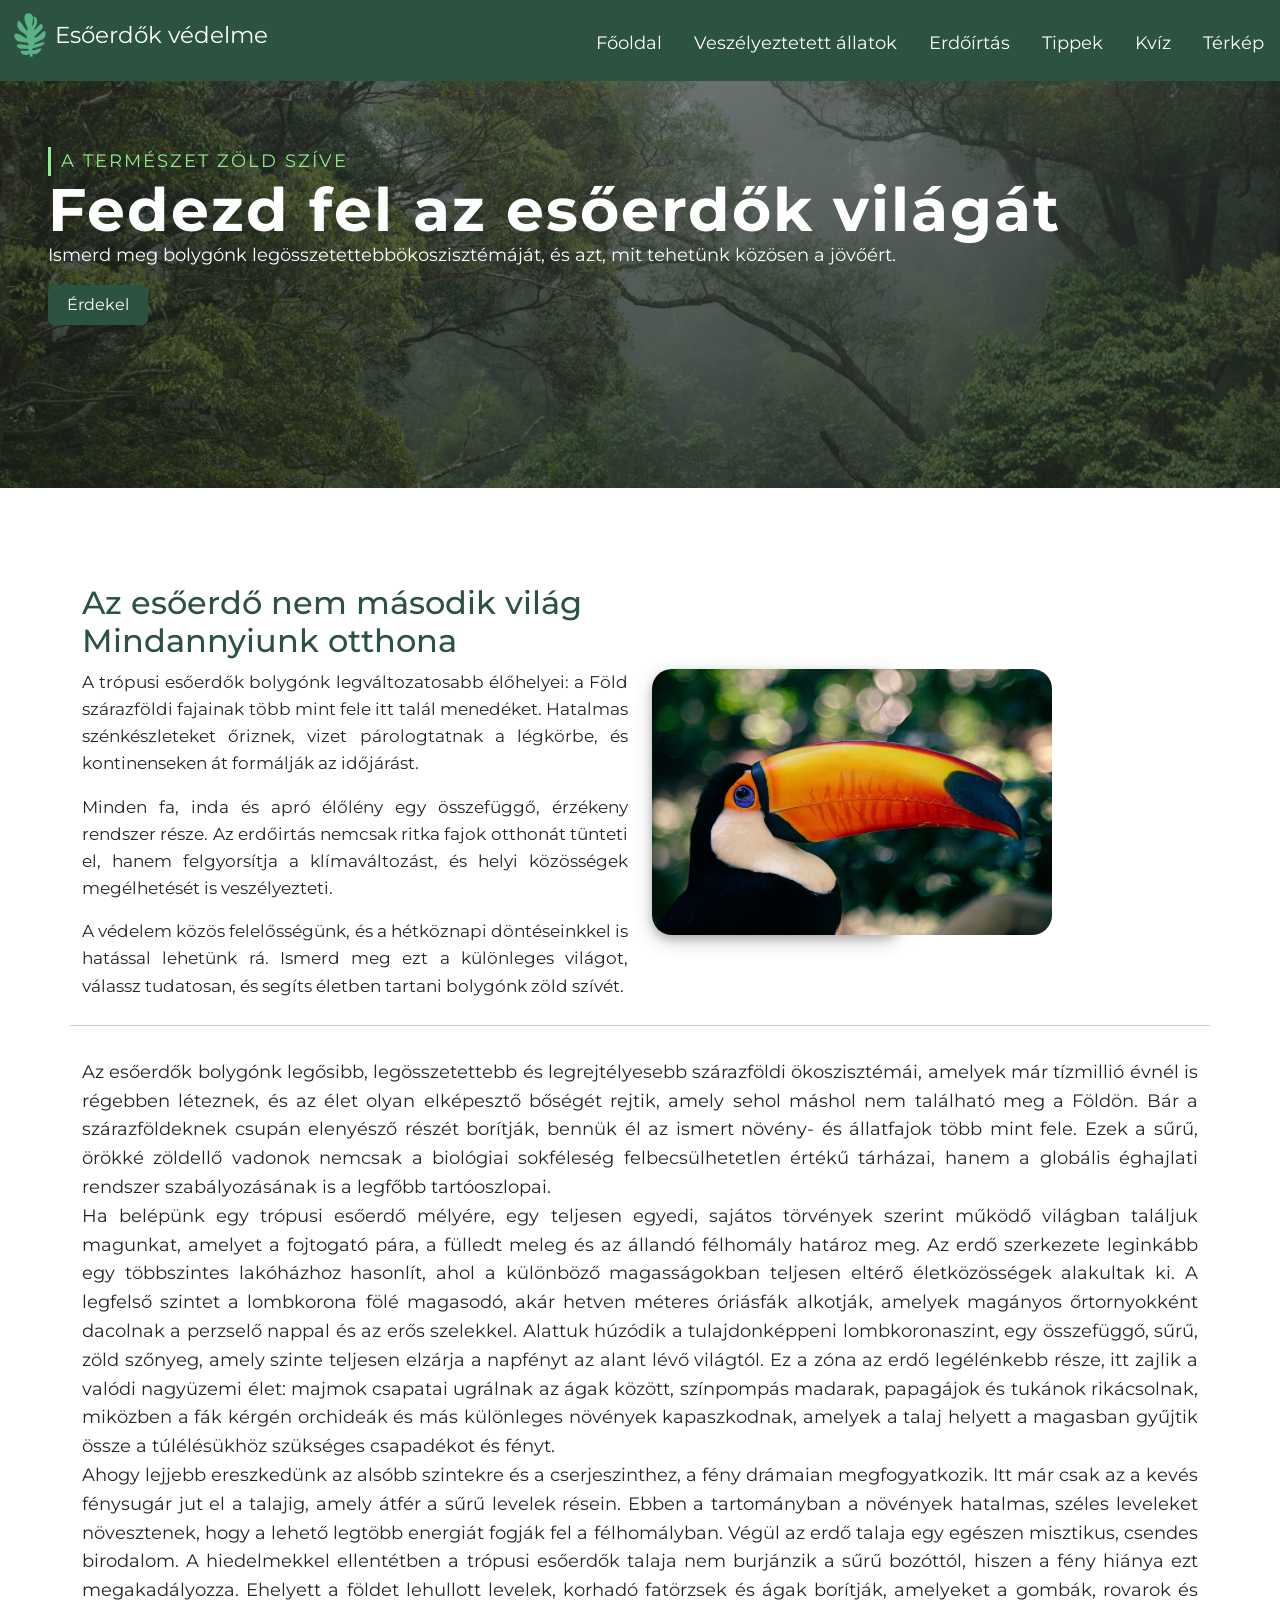
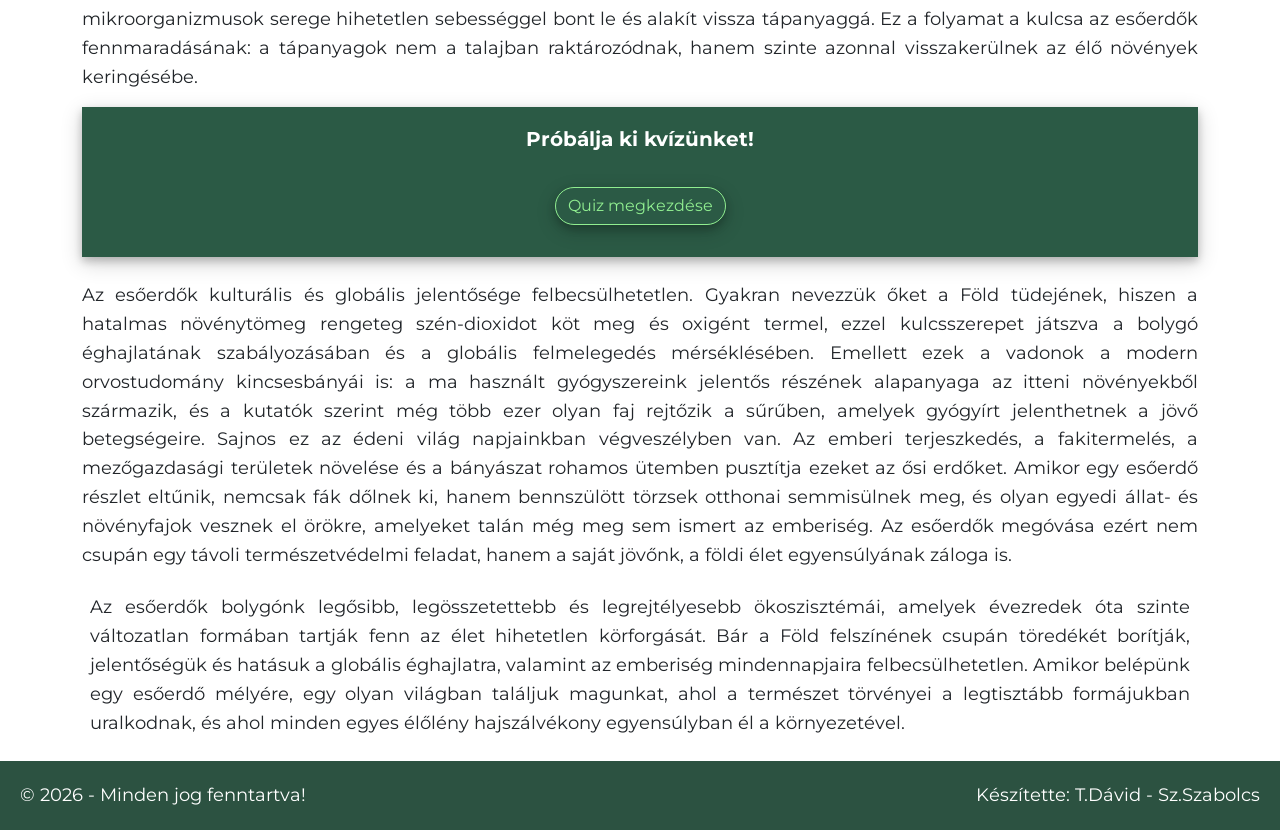
==== index.html @ 42ff41fd "Html linkelések Linkelések módosítása" ====
<!DOCTYPE html>
<html lang="hu">

<head>
    <meta charset="UTF-8">
    <meta name="viewport" content="width=device-width, initial-scale=1.0">
    <title>Esőerdők Világa</title>
    <link href="https://cdn.jsdelivr.net/npm/bootstrap@5.3.8/dist/css/bootstrap.min.css" rel="stylesheet"
        integrity="sha384-sRIl4kxILFvY47J16cr9ZwB07vP4J8+LH7qKQnuqkuIAvNWLzeN8tE5YBujZqJLB" crossorigin="anonymous">
    <link rel="stylesheet" href="css/style.css">
    <link rel="stylesheet" href="css/mobile.css">
</head>

<body>
    <header>
        <nav class="text-center">
            <div>
                <p class="mb-0"><img src="images/leaf.svg" alt="Esőerdők Védelme Logo" title="Esőerdők Védelme">
                    <span>Esőerdők
                        védelme</span>
                <div class="dropdown d-none">
                    <button class="btn btn-success dropdown-toggle" type="button" data-bs-toggle="dropdown"
                        aria-expanded="false">
                   Oldalaink
                    </button>
                    <ul class="dropdown-menu">
                        <li><a class="dropdown-item" href="index.html">Főoldal</a></li>
                        <li><a class="dropdown-item" href="fajok.html">Veszélyeztetett állatok</a></li>
                        <li><a class="dropdown-item" href="erdoirtas.html">Erdőírtás</a></li>
                        <li><a class="dropdown-item" href="tippek.html">Tippek</a></li>
                        <li><a class="dropdown-item" href="#">Kvíz</a></li>
                        <li><a class="dropdown-item" href="#">Térkép</a></li>
                    </ul>
                </div>
                </p>
            </div>
            <div>
                <ul>
                    <li><a href="index.html">Főoldal</a></li>
                    <li><a href="fajok.html">Veszélyeztetett állatok</a></li>
                    <li><a href="erdoirtas.html">Erdőírtás</a></li>
                    <li><a href="tippek.html">Tippek</a></li>
                    <li><a href="">Kvíz</a></li>
                    <li><a href="">Térkép</a></li>
                </ul>
            </div>

        </nav>
    </header>
    <main>
        <section>
            <div class="container-fluid">
                <div class="textDiv p-5">
                    <p class="sliderTitle">A természet zöld szíve</p>
                    <h1>Fedezd fel az esőerdők világát</h1>
                    <p class="sliderIntro">Ismerd meg bolygónk legösszetettebbökoszisztémáját, és azt, mit tehetünk
                        közösen a jövőért.</p>
                    <p><button type="button" class="btn btn-success"><a href="#saveForestText">Érdekel</a></button></p>
                </div>
            </div>
        </section>
        <section class="mt-5 pt-5">
            <div class="container">
                <h2>Az esőerdő nem második világ <br><span class="greenSpan">Mindannyiunk otthona</span></h2>
                <div class="row">
                    <div class="col-lg-6">
                        <p>A trópusi esőerdők bolygónk legváltozatosabb élőhelyei: a Föld szárazföldi fajainak több mint
                            fele itt talál menedéket. Hatalmas szénkészleteket őriznek, vizet párologtatnak a légkörbe,
                            és kontinenseken át formálják az időjárást.</p>
                        <p>Minden fa, inda és apró élőlény egy összefüggő, érzékeny rendszer része. Az erdőirtás nemcsak
                            ritka fajok otthonát tünteti el, hanem felgyorsítja a klímaváltozást, és helyi közösségek
                            megélhetését is veszélyezteti.</p>
                        <p>A védelem közös felelősségünk, és a hétköznapi döntéseinkkel is hatással lehetünk rá. Ismerd
                            meg ezt a különleges világot, válassz tudatosan, és segíts életben tartani bolygónk zöld
                            szívét.</p>
                    </div>
                    <div class="col-lg-6">
                        <div class="tukanContainer">
                            <img src="images/tukan.jpg" alt="Kíváncsi tukán fényes csőrrel" title="Tukán">
                        </div>
                    </div>
                </div>
            </div>
        </section>
        <section class="mt-3 pt-3" id="saveForestText">
            <div class="container">
                <p>Az esőerdők bolygónk legősibb, legösszetettebb és legrejtélyesebb szárazföldi ökoszisztémái, amelyek
                    már tízmillió évnél is régebben léteznek, és az élet olyan elképesztő bőségét rejtik, amely sehol
                    máshol nem található meg a Földön. Bár a szárazföldeknek csupán elenyésző részét borítják, bennük él
                    az ismert növény- és állatfajok több mint fele. Ezek a sűrű, örökké zöldellő vadonok nemcsak a
                    biológiai sokféleség felbecsülhetetlen értékű tárházai, hanem a globális éghajlati rendszer
                    szabályozásának is a legfőbb tartóoszlopai.<br>
                    Ha belépünk egy trópusi esőerdő mélyére, egy teljesen egyedi, sajátos törvények szerint működő
                    világban találjuk magunkat, amelyet a fojtogató pára, a fülledt meleg és az állandó félhomály
                    határoz meg. Az erdő szerkezete leginkább egy többszintes lakóházhoz hasonlít, ahol a különböző
                    magasságokban teljesen eltérő életközösségek alakultak ki. A legfelső szintet a lombkorona fölé
                    magasodó, akár hetven méteres óriásfák alkotják, amelyek magányos őrtornyokként dacolnak a perzselő
                    nappal és az erős szelekkel. Alattuk húzódik a tulajdonképpeni lombkoronaszint, egy összefüggő,
                    sűrű, zöld szőnyeg, amely szinte teljesen elzárja a napfényt az alant lévő világtól. Ez a zóna az
                    erdő legélénkebb része, itt zajlik a valódi nagyüzemi élet: majmok csapatai ugrálnak az ágak között,
                    színpompás madarak, papagájok és tukánok rikácsolnak, miközben a fák kérgén orchideák és más
                    különleges növények kapaszkodnak, amelyek a talaj helyett a magasban gyűjtik össze a túlélésükhöz
                    szükséges csapadékot és fényt.<br>
                    Ahogy lejjebb ereszkedünk az alsóbb szintekre és a cserjeszinthez, a fény drámaian megfogyatkozik.
                    Itt már csak az a kevés fénysugár jut el a talajig, amely átfér a sűrű levelek résein. Ebben a
                    tartományban a növények hatalmas, széles leveleket növesztenek, hogy a lehető legtöbb energiát
                    fogják fel a félhomályban. Végül az erdő talaja egy egészen misztikus, csendes birodalom. A
                    hiedelmekkel ellentétben a trópusi esőerdők talaja nem burjánzik a sűrű bozóttól, hiszen a fény
                    hiánya ezt megakadályozza. Ehelyett a földet lehullott levelek, korhadó fatörzsek és ágak borítják,
                    amelyeket a gombák, rovarok és mikroorganizmusok serege hihetetlen sebességgel bont le és alakít
                    vissza tápanyaggá. Ez a folyamat a kulcsa az esőerdők fennmaradásának: a tápanyagok nem a talajban
                    raktározódnak, hanem szinte azonnal visszakerülnek az élő növények keringésébe.</p>
            </div>
        </section>
        <section>
            <div class="container w-100">
                <div class="container quizContainer p-3">
                    <p class="text-center quizTitle">Próbálja ki kvízünket!</p>
                    <p class="text-center pt-3"><button type="button" class="btn btn-outline-success">Quiz
                            megkezdése</button></p>
                </div>
                <div class="mt-4">
                    <p>Az esőerdők kulturális és globális jelentősége felbecsülhetetlen. Gyakran nevezzük őket a Föld
                        tüdejének, hiszen a hatalmas növénytömeg rengeteg szén-dioxidot köt meg és oxigént termel, ezzel
                        kulcsszerepet játszva a bolygó éghajlatának szabályozásában és a globális felmelegedés
                        mérséklésében. Emellett ezek a vadonok a modern orvostudomány kincsesbányái is: a ma használt
                        gyógyszereink jelentős részének alapanyaga az itteni növényekből származik, és a kutatók szerint
                        még több ezer olyan faj rejtőzik a sűrűben, amelyek gyógyírt jelenthetnek a jövő betegségeire.
                        Sajnos ez az édeni világ napjainkban végveszélyben van. Az emberi terjeszkedés, a fakitermelés,
                        a mezőgazdasági területek növelése és a bányászat rohamos ütemben pusztítja ezeket az ősi
                        erdőket. Amikor egy esőerdő részlet eltűnik, nemcsak fák dőlnek ki, hanem bennszülött törzsek
                        otthonai semmisülnek meg, és olyan egyedi állat- és növényfajok vesznek el örökre, amelyeket
                        talán még meg sem ismert az emberiség. Az esőerdők megóvása ezért nem csupán egy távoli
                        természetvédelmi feladat, hanem a saját jövőnk, a földi élet egyensúlyának záloga is.</p>
                </div>
                <p class="p-2">Az esőerdők bolygónk legősibb, legösszetettebb és legrejtélyesebb ökoszisztémái, amelyek
                    évezredek óta szinte változatlan formában tartják fenn az élet hihetetlen körforgását. Bár a Föld
                    felszínének csupán töredékét borítják, jelentőségük és hatásuk a globális éghajlatra, valamint az
                    emberiség mindennapjaira felbecsülhetetlen. Amikor belépünk egy esőerdő mélyére, egy olyan világban
                    találjuk magunkat, ahol a természet törvényei a legtisztább formájukban uralkodnak, és ahol minden
                    egyes élőlény hajszálvékony egyensúlyban él a környezetével.</p>

            </div>
        </section>
    </main>
    <footer>
        <div class="d-flex">
            <p>&copy; 2026 - Minden jog fenntartva!</p>
            <p>Készítette: T.Dávid - Sz.Szabolcs</p>
        </div>
    </footer>
    <script src="https://cdn.jsdelivr.net/npm/bootstrap@5.3.8/dist/js/bootstrap.bundle.min.js"
        integrity="sha384-FKyoEForCGlyvwx9Hj09JcYn3nv7wiPVlz7YYwJrWVcXK/BmnVDxM+D2scQbITxI"
        crossorigin="anonymous"></script>

</body>

</html>
---- css/style.css ----
@import url('https://fonts.googleapis.com/css2?family=Inter:ital,opsz,wght@0,14..32,100..900;1,14..32,100..900&family=Montserrat:ital,wght@0,100..900;1,100..900&display=swap');

body {
    font-family: "Montserrat", sans-serif;
    font-weight: 400;
    font-size: 18px;
    line-height: 1.6;
}

header,
main section .container-fluid,
footer, button a {
    color: #fff;
}

body {
    text-align: justify;
}

header span {
    font-size: 23px;
}

header nav {
    top: 0;
    left: 0;
    position: fixed;
    width: 100%;
    height: 9%;
}

ul {
    list-style-type: none;
    margin: 0;
    padding: 0;
    overflow: hidden;
}

nav,
ul,
footer {
    background-color: #2c5241;
}

ul li {
    float: left;
}

ul li a {
    display: block;
    color: white;
    text-align: center;
    padding: 14px 16px;
    text-decoration: none;
}

ul li a:hover {
    text-decoration: underline;
    color: lightgreen;
}

nav {
    justify-content: space-between;
    text-align: center;
    align-items: center !important;
    display: flex;
}

nav img {
    width: 50px;
}

header p {
    align-items: center
}

nav,
header p {
    display: flex;
}

.container-fluid {
    background-image: url(../images/slider1.jpg);
    background-size: cover;
    width: 100%;
    margin: 0px;
    padding: 0px;
    object-fit: cover;
    height: 488px;
    background-repeat: no-repeat;
    background-attachment: fixed;
}

h1 {
    font-weight: bold;
    letter-spacing: 2px;
    line-height: 0.6;
    font-size: 60px;
}

.sliderTitle {
    color: lightgreen;
    border-left: 3px solid lightgreen;
    padding-left: 10px;
    text-transform: uppercase;
    letter-spacing: 2px;
}

.col-lg-5 p img {
    width: 90%;
    object-position: center;
    aspect-ratio: 1 / 1;
    object-fit: cover;
    border-radius: 10px;
}

.fajok .citromsarga {
    color: #ffd900;
}

.fajok .narancssarga {
    color: #ff9900;
}

.fajok .piros {
    color: #ca1a1a;
}

.fajok ul {
    background-color: #ffffff;
}

.container-fluid button {
    background-color: #2c5241;
    border: 1px solid #2c5241;
    width: 100px;
    padding: 7px;
}

.container-fluid button:hover {
    background-color: lightgreen;
    border: 1px solid lightgreen;
}

.sliderIntro {
    margin-top: 5px;
}

.textDiv {
    height: 100%;
    background-color: rgba(34, 34, 34, 0.6);
    display: flex;
    flex-direction: column;
    justify-content: center;
}

h2 {
    color: #2c5241;
}

body {
    overflow-x: hidden;
    overflow-y: scroll !important;
}

div.row {
    padding-bottom: 9px;
    border-bottom: 1px solid #ccc;
}

.greenSpan {
    color: #2c5241;
}

.tukanContainer {
    width: 250px;
    text-align: center;
    border-radius: 20px;
}

.tukanContainer img {
    height: 100%;
    width: 400px;
    border-radius: 20px;
}

.col-lg-6 p {
    font-size: 17px;
}

.fajok h2{
    font-weight: 600;
    font-size: 42px;
}

.hatter, .hatter ul{
    background-color: rgb(240, 240, 240);
    border-radius: 10px;
    padding: 20px;
}

.fajok .row:first-of-type{
    border: none;
}

.quizContainer {
    background-color: #2b5a45;
    color: #fff;
}

.quizContainer,
.quizContainer button,
.tukanContainer {
    box-shadow: 0 4px 8px 0 rgba(0, 0, 0, 0.2), 0 6px 20px 0 rgba(0, 0, 0, 0.19);
}

.quizContainer button {
    color: lightgreen;
    border: 1px solid lightgreen;
    border-radius: 20px;
}

.quizTitle {
    font-weight: bold;
    font-size: 20px;
}

footer .d-flex {
    display: flex;
    justify-content: space-between
}

nav div {
    margin-top: 5px;
    margin-left: 5px;
}

button a {
 text-decoration: none;   

}

footer div p {
    margin: 20px;
}

.fajok span a {
    color: #2b5a45;
    text-decoration: none;
    font-weight: 700;
}

.fajok span a:hover{
    color: #40916C ;
}

.erdoirtas .container-fluid {
    background-image: url(../images/erdo-irtas-slider.jpg);
    background-size: 100% auto;
    background-position: center 55%;
    background-attachment: scroll !important;
    height: 488px;
}

.erdoirtas .textDiv {
    background-color: rgba(34, 34, 34, 0.2);
}

.erdoirtas button:first-of-type{
    background-color: #2b5a45;
}
---- css/mobile.css ----
@media only screen and (max-width: 600px) {
    nav .dropdown {
        display: flex !important;
        justify-content: center;
    }

    .tukanContainer,
    .sliderTitle,
    header ul {
        display: none;
    }

    .textDiv {
        height: 100%;
        background-color: rgba(34, 34, 34, 0.6);
        display: flex;
        flex-direction: column;
        align-items: center;
        justify-content: center;
        align-content: center;
        flex-wrap: nowrap;
    }

    h1 {
        font-weight: bold;
        font-size: 26px;
    }

    .sliderIntro {
        font-size: 16px;
    }

    .sliderIntro>p {
        margin-top: 0px;
        margin-bottom: 0px;
    }

    header .btn-success {
        width: 200px;
        border-radius: 25px;
    }

    header {
        height: 170px;
        background-color: #2c5241;
    }

    header nav {
        position: relative;
    }

    nav,
    header p {
        display: flex;
        flex-direction: column;
    }

    footer .d-flex {
        display: flex;
        justify-content: center;
        flex-direction: column;
        align-items: center;
    }
}
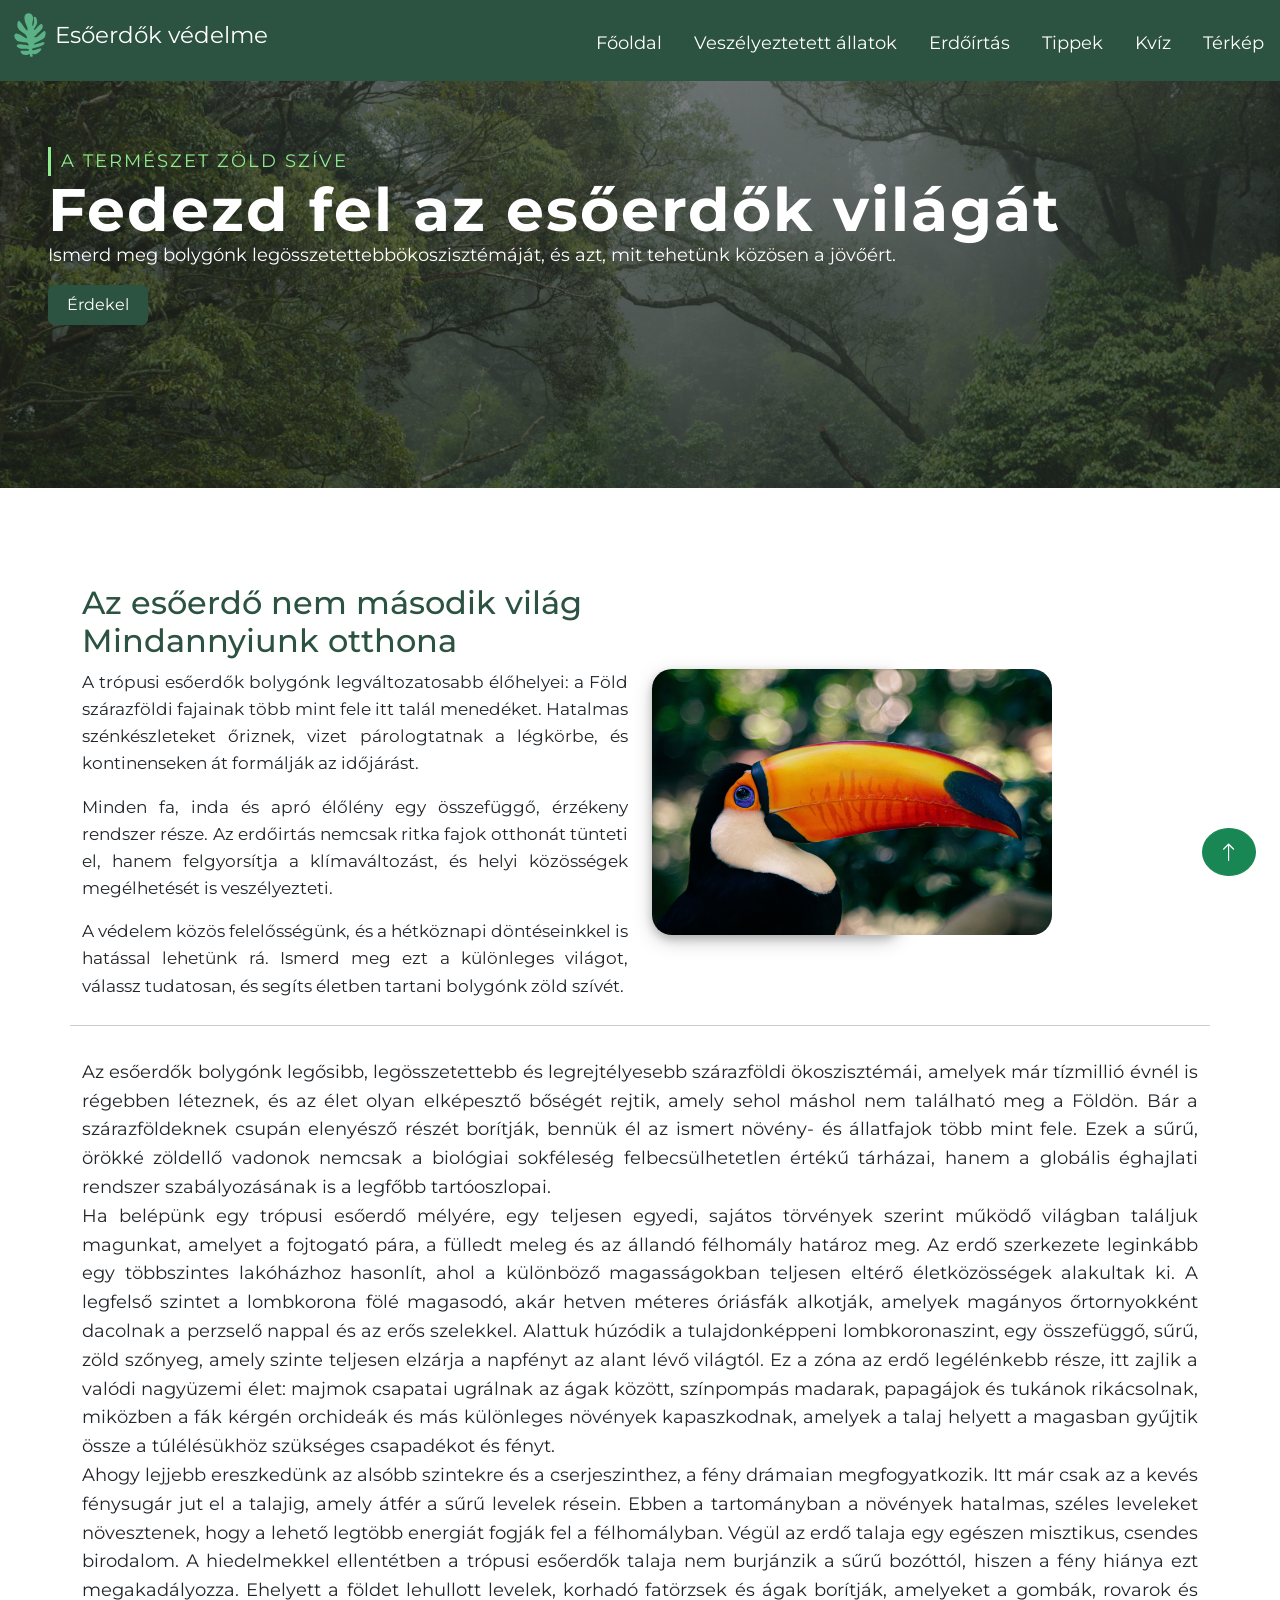
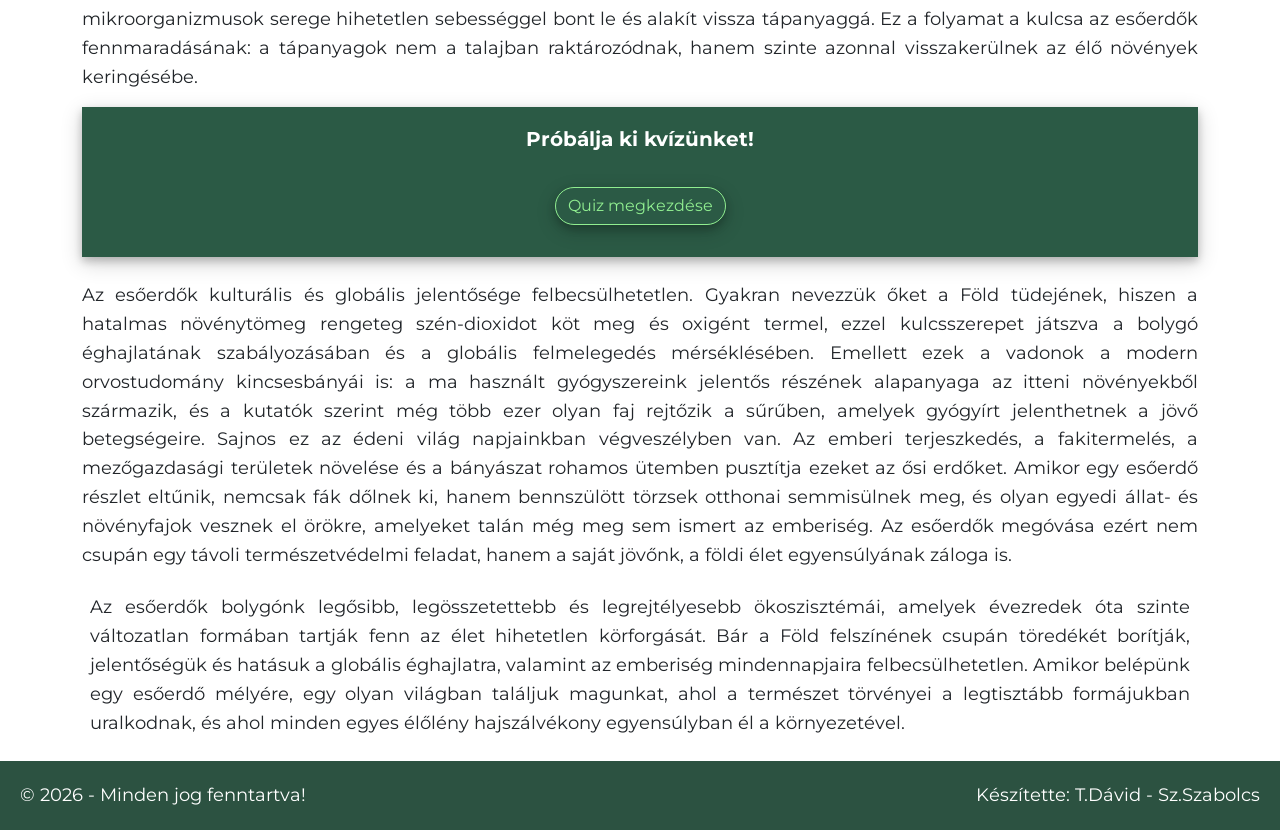
==== commit 8130cfc2: "BS icons importálás és top page Bootstrap Icons importálás CSS-be, oldal módosítások. Top page gomb." ====
--- a/index.html
+++ b/index.html
@@ -12,7 +12,7 @@
 </head>
 
 <body>
-    <header>
+    <header id="top">
         <nav class="text-center">
             <div>
                 <p class="mb-0"><img src="images/leaf.svg" alt="Esőerdők Védelme Logo" title="Esőerdők Védelme">
@@ -21,7 +21,7 @@
                 <div class="dropdown d-none">
                     <button class="btn btn-success dropdown-toggle" type="button" data-bs-toggle="dropdown"
                         aria-expanded="false">
-                   Oldalaink
+                        Oldalaink
                     </button>
                     <ul class="dropdown-menu">
                         <li><a class="dropdown-item" href="index.html">Főoldal</a></li>
@@ -143,6 +143,9 @@
             </div>
         </section>
     </main>
+    <a href="#top" class="btn btn-success btn-lg rounded-circle position-fixed bottom-0 end-0 m-4">
+        <i class="bi bi-arrow-up"></i>
+    </a>
     <footer>
         <div class="d-flex">
             <p>&copy; 2026 - Minden jog fenntartva!</p>
--- a/css/style.css
+++ b/css/style.css
@@ -1,4 +1,5 @@
 @import url('https://fonts.googleapis.com/css2?family=Inter:ital,opsz,wght@0,14..32,100..900;1,14..32,100..900&family=Montserrat:ital,wght@0,100..900;1,100..900&display=swap');
+@import url("https://cdn.jsdelivr.net/npm/bootstrap-icons@1.13.2/font/bootstrap-icons.min.css");
 
 body {
     font-family: "Montserrat", sans-serif;
@@ -264,8 +265,4 @@
 
 .erdoirtas .textDiv {
     background-color: rgba(34, 34, 34, 0.2);
-}
-
-.erdoirtas button:first-of-type{
-    background-color: #2b5a45;
 }
--- a/css/mobile.css
+++ b/css/mobile.css
@@ -6,7 +6,7 @@
 
     .tukanContainer,
     .sliderTitle,
-    header ul {
+    header ul,  article .col-lg-5  {
         display: none;
     }
 
@@ -61,4 +61,7 @@
         flex-direction: column;
         align-items: center;
     }
+    .mobileImg {
+        display: flex !important;
+    }
 }
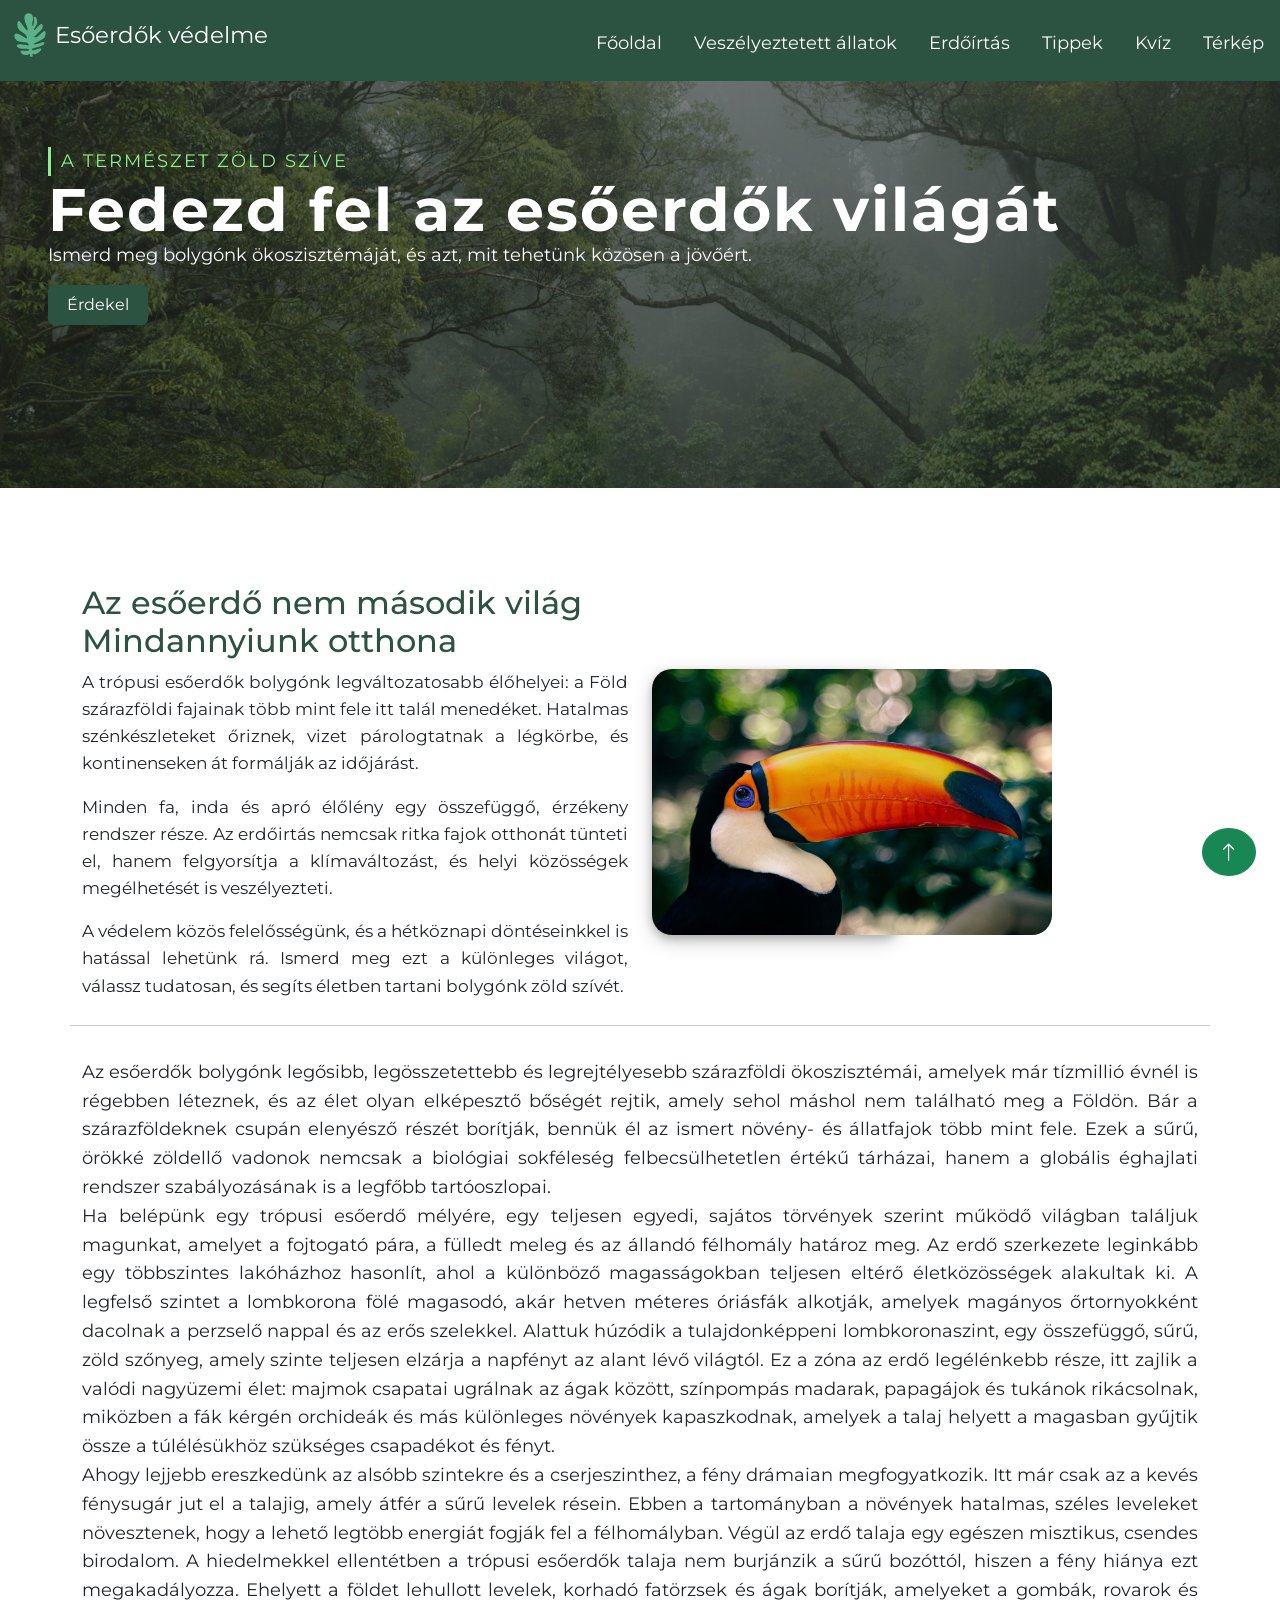
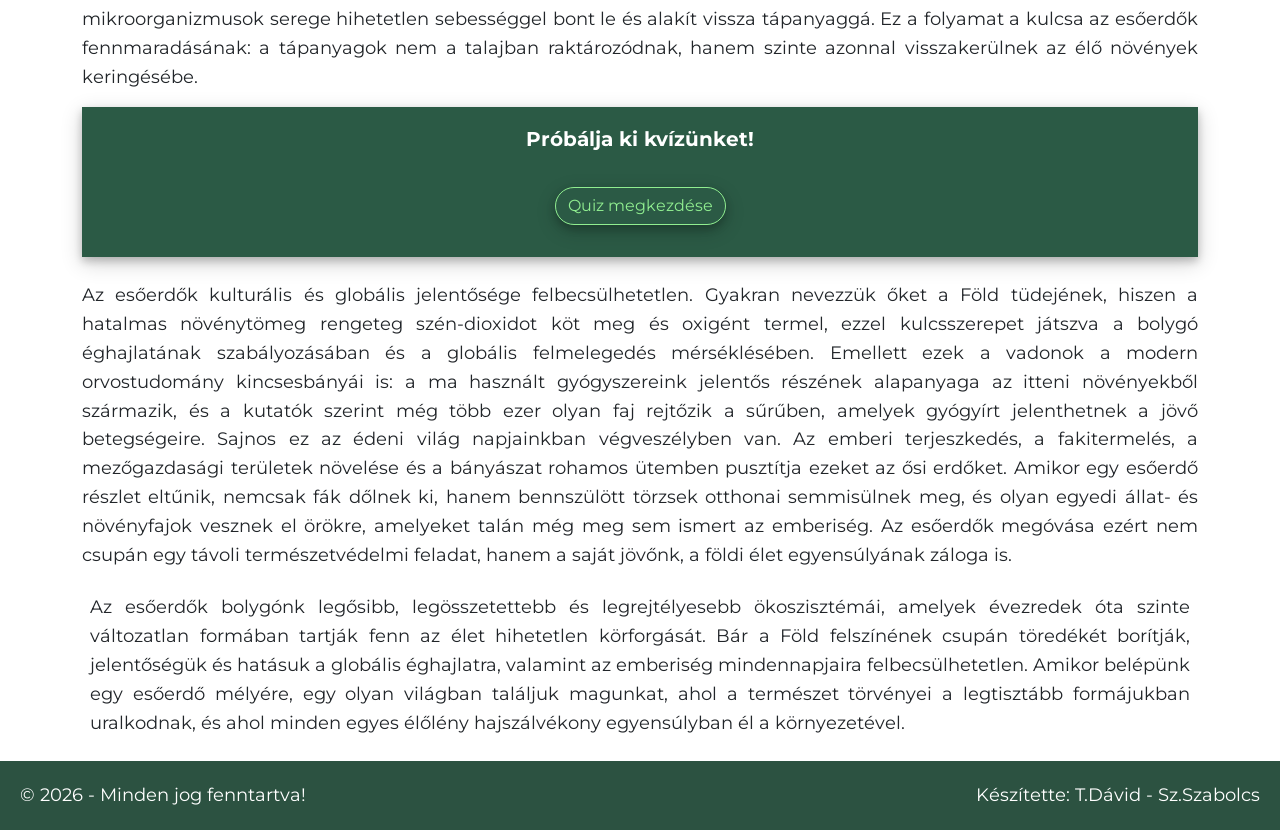
==== commit 55da4c93: "Oldal linkelések térkép oldal alap Alap térkép oldal elkészítése, oldalak linkelése." ====
--- a/index.html
+++ b/index.html
@@ -29,7 +29,7 @@
                         <li><a class="dropdown-item" href="erdoirtas.html">Erdőírtás</a></li>
                         <li><a class="dropdown-item" href="tippek.html">Tippek</a></li>
                         <li><a class="dropdown-item" href="#">Kvíz</a></li>
-                        <li><a class="dropdown-item" href="#">Térkép</a></li>
+                        <li><a class="dropdown-item" href="terkep.html">Térkép</a></li>
                     </ul>
                 </div>
                 </p>
@@ -41,7 +41,7 @@
                     <li><a href="erdoirtas.html">Erdőírtás</a></li>
                     <li><a href="tippek.html">Tippek</a></li>
                     <li><a href="">Kvíz</a></li>
-                    <li><a href="">Térkép</a></li>
+                    <li><a href="terkep.html">Térkép</a></li>
                 </ul>
             </div>
 
@@ -53,7 +53,7 @@
                 <div class="textDiv p-5">
                     <p class="sliderTitle">A természet zöld szíve</p>
                     <h1>Fedezd fel az esőerdők világát</h1>
-                    <p class="sliderIntro">Ismerd meg bolygónk legösszetettebbökoszisztémáját, és azt, mit tehetünk
+                    <p class="sliderIntro">Ismerd meg bolygónk ökoszisztémáját, és azt, mit tehetünk
                         közösen a jövőért.</p>
                     <p><button type="button" class="btn btn-success"><a href="#saveForestText">Érdekel</a></button></p>
                 </div>
@@ -143,7 +143,7 @@
             </div>
         </section>
     </main>
-    <a href="#top" class="btn btn-success btn-lg rounded-circle position-fixed bottom-0 end-0 m-4">
+    <a href="#top" class="btn btn-success btn-lg rounded-circle position-fixed bottom-0 end-0 m-4 topPageBtn">
         <i class="bi bi-arrow-up"></i>
     </a>
     <footer>
--- a/css/style.css
+++ b/css/style.css
@@ -131,6 +131,17 @@
     background-color: #ffffff;
 }
 
+.mapContainer {
+    display: contents;
+}
+
+.mapContainer iframe {
+    width: 500px !important;
+    height: 300px !important;
+    box-shadow: 5px 5px 15px 0px rgba(0, 0, 0, 0.20);
+border-radius: 8px;
+}
+
 .container-fluid button {
     background-color: #2c5241;
     border: 1px solid #2c5241;
@@ -265,4 +276,24 @@
 
 .erdoirtas .textDiv {
     background-color: rgba(34, 34, 34, 0.2);
+}
+
+.erdoirtas button:first-of-type{
+    background-color: #2b5a45;
+}
+
+.erdoirtas .d-flex {
+    justify-content: space-between;
+}
+
+.erdoirtas .d-flex div{
+    width: 100%;
+    margin: 5px;
+    background-color: #3a3a3a;
+    color: #ffff;
+}
+
+.erdoirtas .d-flex div h3{
+    font-size: 42px;
+    font-weight: 600;   
 }
--- a/css/mobile.css
+++ b/css/mobile.css
@@ -6,7 +6,7 @@
 
     .tukanContainer,
     .sliderTitle,
-    header ul,  article .col-lg-5  {
+    header ul,  article .col-lg-5, .topPageBtn  {
         display: none;
     }
 
@@ -64,4 +64,16 @@
     .mobileImg {
         display: flex !important;
     }
+
+    .erdoirtas .container-fluid {
+       height: auto;
+    }
+    .hatterContainer {
+        display: flex !important;
+        flex-direction: column;
+    }
+    .hatter.my-5 {
+    margin-top: 0rem !important;
+    margin-bottom: 2rem !important;
+}
 }
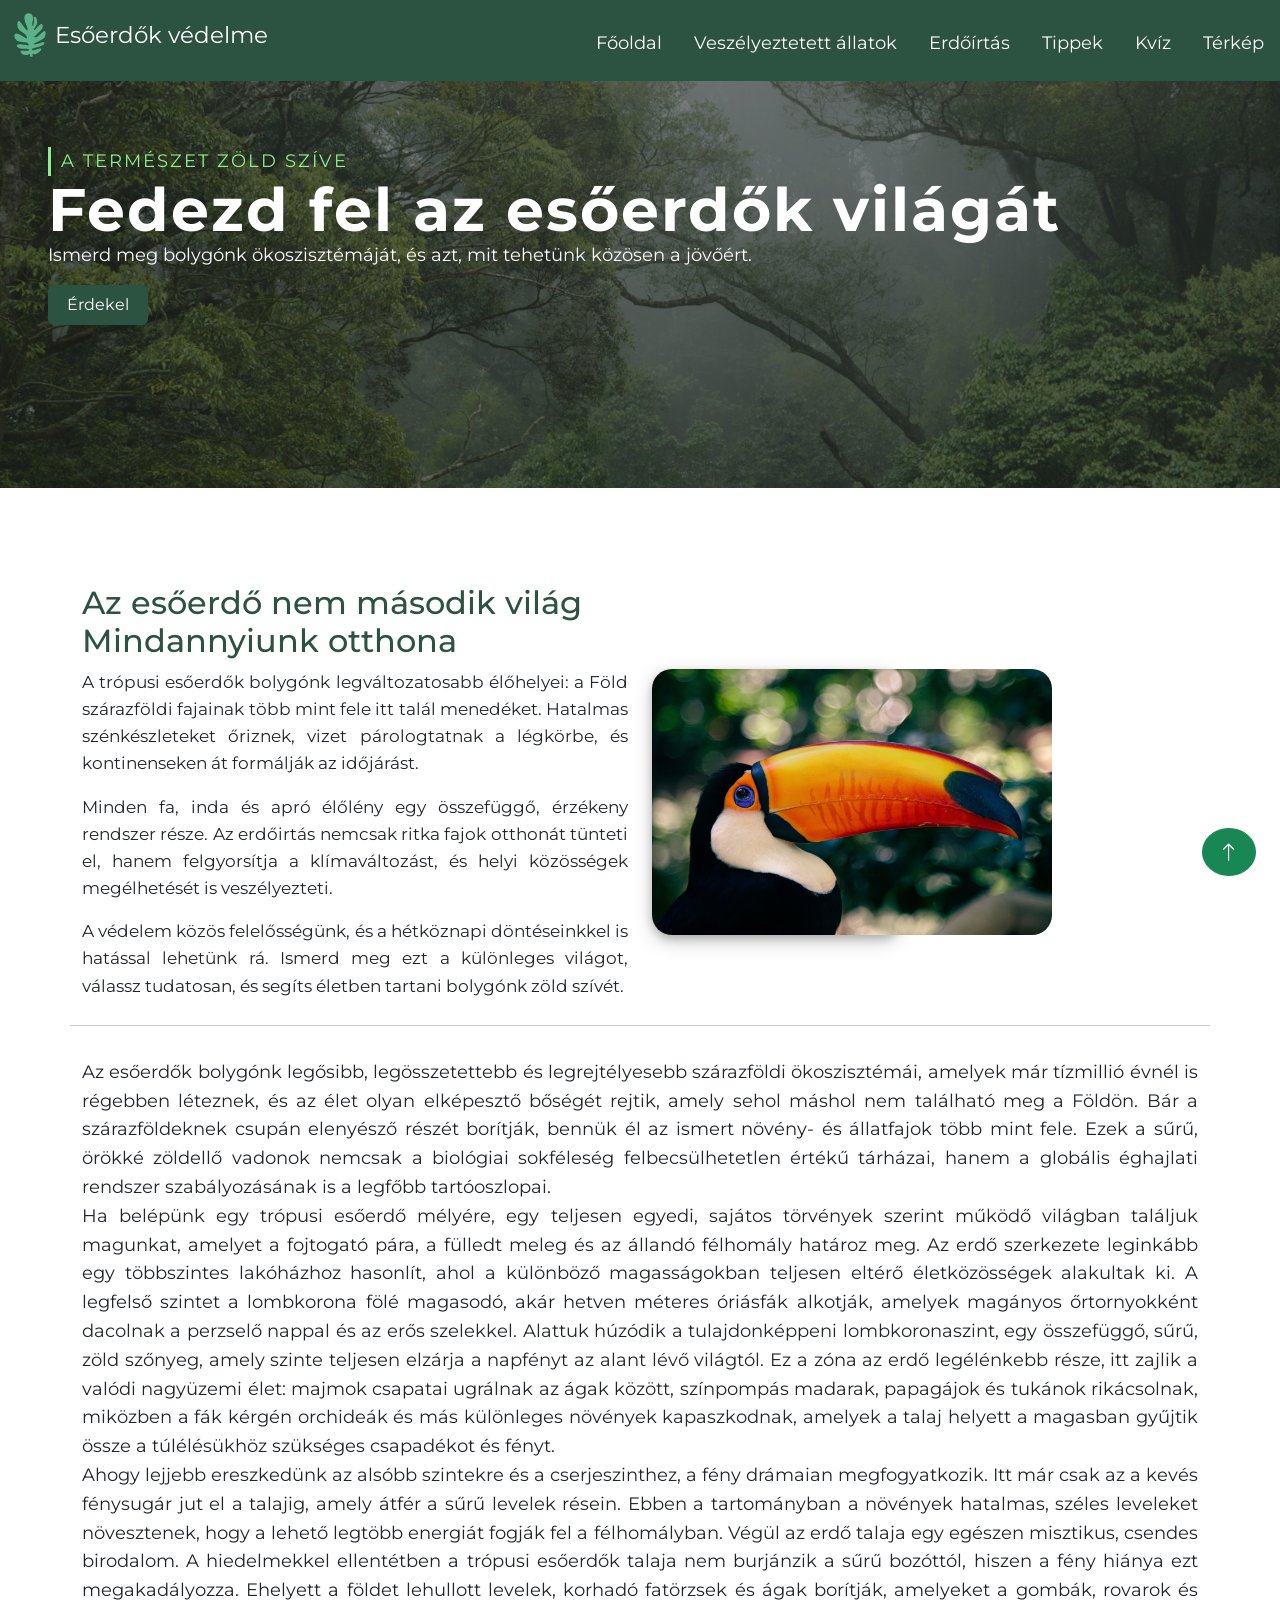
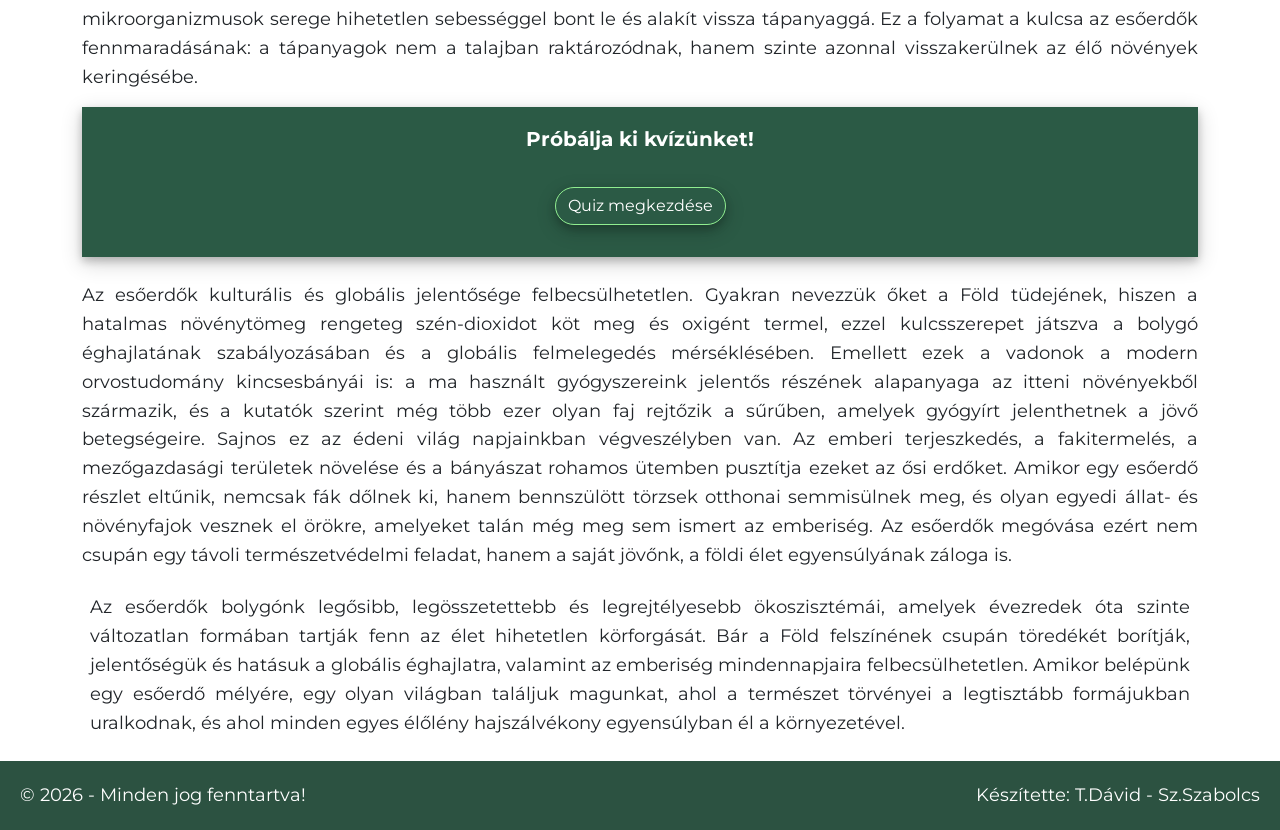
==== commit c7ad7033: "quiz gombok hivatkozása" ====
--- a/index.html
+++ b/index.html
@@ -25,11 +25,11 @@
                     </button>
                     <ul class="dropdown-menu">
                         <li><a class="dropdown-item" href="index.html">Főoldal</a></li>
-                        <li><a class="dropdown-item" href="fajok.html">Veszélyeztetett állatok</a></li>
-                        <li><a class="dropdown-item" href="erdoirtas.html">Erdőírtás</a></li>
-                        <li><a class="dropdown-item" href="tippek.html">Tippek</a></li>
-                        <li><a class="dropdown-item" href="#">Kvíz</a></li>
-                        <li><a class="dropdown-item" href="terkep.html">Térkép</a></li>
+                        <li><a class="dropdown-item" href="pages/fajok.html">Veszélyeztetett állatok</a></li>
+                        <li><a class="dropdown-item" href="pages/erdoirtas.html">Erdőírtás</a></li>
+                        <li><a class="dropdown-item" href="pages/tippek.html">Tippek</a></li>
+                        <li><a class="dropdown-item" href="pages/kviz.html">Kvíz</a></li>
+                        <li><a class="dropdown-item" href="pages/terkep.html">Térkép</a></li>
                     </ul>
                 </div>
                 </p>
@@ -37,11 +37,11 @@
             <div>
                 <ul>
                     <li><a href="index.html">Főoldal</a></li>
-                    <li><a href="fajok.html">Veszélyeztetett állatok</a></li>
-                    <li><a href="erdoirtas.html">Erdőírtás</a></li>
-                    <li><a href="tippek.html">Tippek</a></li>
-                    <li><a href="">Kvíz</a></li>
-                    <li><a href="terkep.html">Térkép</a></li>
+                    <li><a href="pages/fajok.html">Veszélyeztetett állatok</a></li>
+                    <li><a href="pages/erdoirtas.html">Erdőírtás</a></li>
+                    <li><a href="pages/tippek.html">Tippek</a></li>
+                    <li><a href="pages/kviz.html">Kvíz</a></li>
+                    <li><a href="pages/terkep.html">Térkép</a></li>
                 </ul>
             </div>
 
@@ -116,8 +116,7 @@
             <div class="container w-100">
                 <div class="container quizContainer p-3">
                     <p class="text-center quizTitle">Próbálja ki kvízünket!</p>
-                    <p class="text-center pt-3"><button type="button" class="btn btn-outline-success">Quiz
-                            megkezdése</button></p>
+                    <p class="text-center pt-3"><button type="button" class="btn btn-outline-success"><a href="pages/kviz.html">Quiz megkezdése</a></button></p>
                 </div>
                 <div class="mt-4">
                     <p>Az esőerdők kulturális és globális jelentősége felbecsülhetetlen. Gyakran nevezzük őket a Föld
--- a/css/style.css
+++ b/css/style.css
@@ -196,13 +196,24 @@
     border-radius: 20px;
 }
 
+.erdoIrtasImg {
+    height: 420px;
+    width: 600px !important;
+    border-radius: 20px;
+}
+
 .col-lg-6 p {
     font-size: 17px;
 }
 
-.fajok h2{
+.fajok h2, .erdoirtas h2{
     font-weight: 600;
     font-size: 42px;
+}
+
+.dropdown-menu.show {
+    display: flex !important;
+    flex-direction: column;
 }
 
 .hatter, .hatter ul{
@@ -250,6 +261,14 @@
 button a {
  text-decoration: none;   
 
+}
+
+.mapLink {
+    text-decoration: none;
+}
+
+.mapLink:hover {
+    text-decoration: underline;
 }
 
 footer div p {
@@ -296,4 +315,40 @@
 .erdoirtas .d-flex div h3{
     font-size: 42px;
     font-weight: 600;   
+}
+.markolo img{
+    display: block;
+    width: 100%;
+    aspect-ratio: 5/2;
+    object-fit: cover;
+    border-radius: 10px;
+}
+
+.zoldhatter{
+    background-color: #204233;
+    color: #ffffff;
+}
+
+.zoldhatter .row{
+    border: none;
+}
+
+.zoldhatter .row img{
+    height: 100%;
+    width: 100%;
+    object-fit: cover;
+    object-position: center;
+    border-radius: 10px;
+}
+.erdoirtas .btn:hover {
+    background-color: lightgreen;
+}
+
+.fajok .container-fluid{
+    background-image: url(../images/esoerdo-naplemente.jpg);
+    background-size: 100% auto;
+    background-position: center 10%;
+    background-attachment: scroll !important;
+    height: 488px;
+    
 }
--- a/css/mobile.css
+++ b/css/mobile.css
@@ -19,6 +19,10 @@
         justify-content: center;
         align-content: center;
         flex-wrap: nowrap;
+    }
+
+    .fajok.container-fluid {
+        background-size: auto;
     }
 
     h1 {
@@ -76,4 +80,16 @@
     margin-top: 0rem !important;
     margin-bottom: 2rem !important;
 }
+.fajok .container-fluid {
+    background-size: cover;
+}
+.fajok .hatter .mb-5 {
+    font-size: 41px;
+}
+.fajok h2, .erdoirtas h2 {
+    font-size: 34px;
+}
+.fajok .col-lg-7 h3 {
+    font-size: 30px;
+}
 }
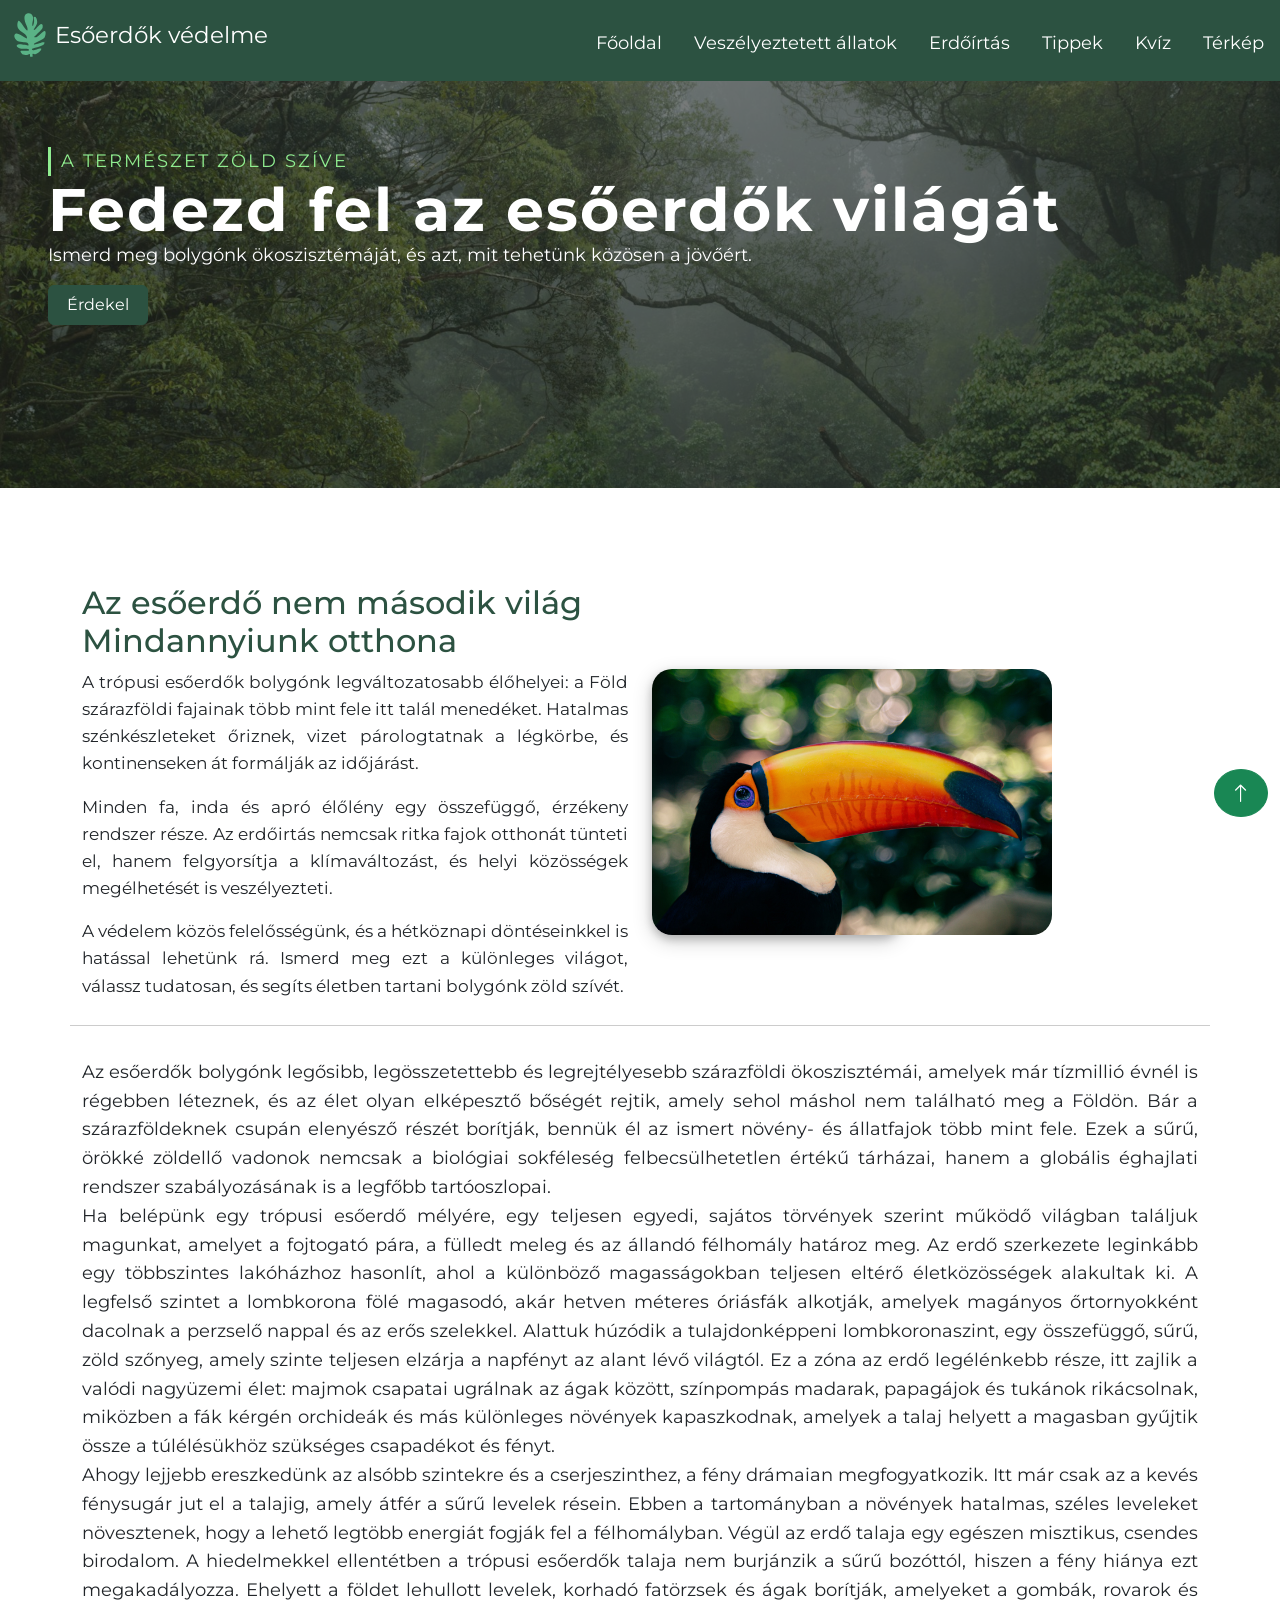
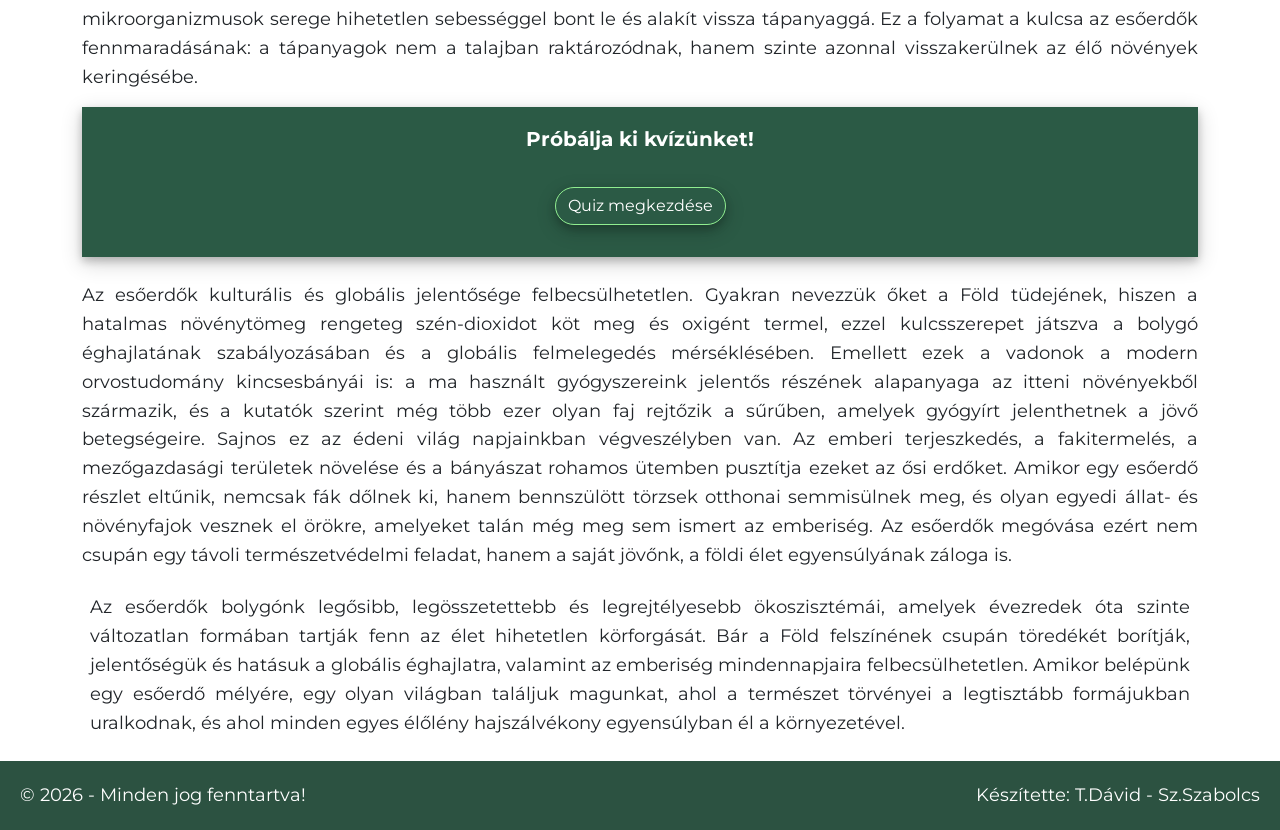
==== commit 8605fd73: "CSS szépítés CSS szépítés github link behivatkozása a footerekbe." ====
--- a/index.html
+++ b/index.html
@@ -148,7 +148,7 @@
     <footer>
         <div class="d-flex">
             <p>&copy; 2026 - Minden jog fenntartva!</p>
-            <p>Készítette: T.Dávid - Sz.Szabolcs</p>
+            <p><a href="https://tirhold-david.github.io/Esoerdok-vilaga/" target="_blank">Készítette: T.Dávid - Sz.Szabolcs</a></p>
         </div>
     </footer>
     <script src="https://cdn.jsdelivr.net/npm/bootstrap@5.3.8/dist/js/bootstrap.bundle.min.js"
--- a/css/style.css
+++ b/css/style.css
@@ -351,4 +351,47 @@
     background-attachment: scroll !important;
     height: 488px;
     
+}
+
+#esoerdo-kviz {
+  font-family: "Montserrat", sans-serif;
+}
+
+#esoerdo-kviz h2,
+#esoerdo-kviz h3 {
+  color: #204c3b;
+}
+
+#esoerdo-kviz .btn-erdo {
+  --bs-btn-color: #fff;
+  --bs-btn-bg: #204c3b;
+  --bs-btn-border-color: #204c3b;
+  --bs-btn-hover-color: #fff;
+  --bs-btn-hover-bg: #2f6b53;
+  --bs-btn-hover-border-color: #2f6b53;
+}
+
+#esoerdo-kviz h3:focus {
+  outline: none;
+}
+
+.mapContainer iframe {
+    width: 800px !important;
+    border: 0;
+    height: 800px !important;
+}
+
+footer a {
+    color: #fff;
+    text-decoration: none;
+}
+
+footer a:hover {
+    color: #90ee90;
+}
+
+.topPageBtn {
+    margin: 83px !important;
+    margin-left: 0px !important;
+    margin-right: 12px !important;
 }
--- a/css/mobile.css
+++ b/css/mobile.css
@@ -6,7 +6,10 @@
 
     .tukanContainer,
     .sliderTitle,
-    header ul,  article .col-lg-5, .topPageBtn  {
+    header ul,
+    article .col-lg-5,
+    .topPageBtn,
+    .mapContainer {
         display: none;
     }
 
@@ -65,31 +68,39 @@
         flex-direction: column;
         align-items: center;
     }
+
     .mobileImg {
         display: flex !important;
     }
 
     .erdoirtas .container-fluid {
-       height: auto;
+        height: auto;
     }
+
     .hatterContainer {
         display: flex !important;
         flex-direction: column;
     }
+
     .hatter.my-5 {
-    margin-top: 0rem !important;
-    margin-bottom: 2rem !important;
-}
-.fajok .container-fluid {
-    background-size: cover;
-}
-.fajok .hatter .mb-5 {
-    font-size: 41px;
-}
-.fajok h2, .erdoirtas h2 {
-    font-size: 34px;
-}
-.fajok .col-lg-7 h3 {
-    font-size: 30px;
-}
+        margin-top: 0rem !important;
+        margin-bottom: 2rem !important;
+    }
+
+    .fajok .container-fluid {
+        background-size: cover;
+    }
+
+    .fajok .hatter .mb-5 {
+        font-size: 41px;
+    }
+
+    .fajok h2,
+    .erdoirtas h2 {
+        font-size: 34px;
+    }
+
+    .fajok .col-lg-7 h3 {
+        font-size: 30px;
+    }
 }
